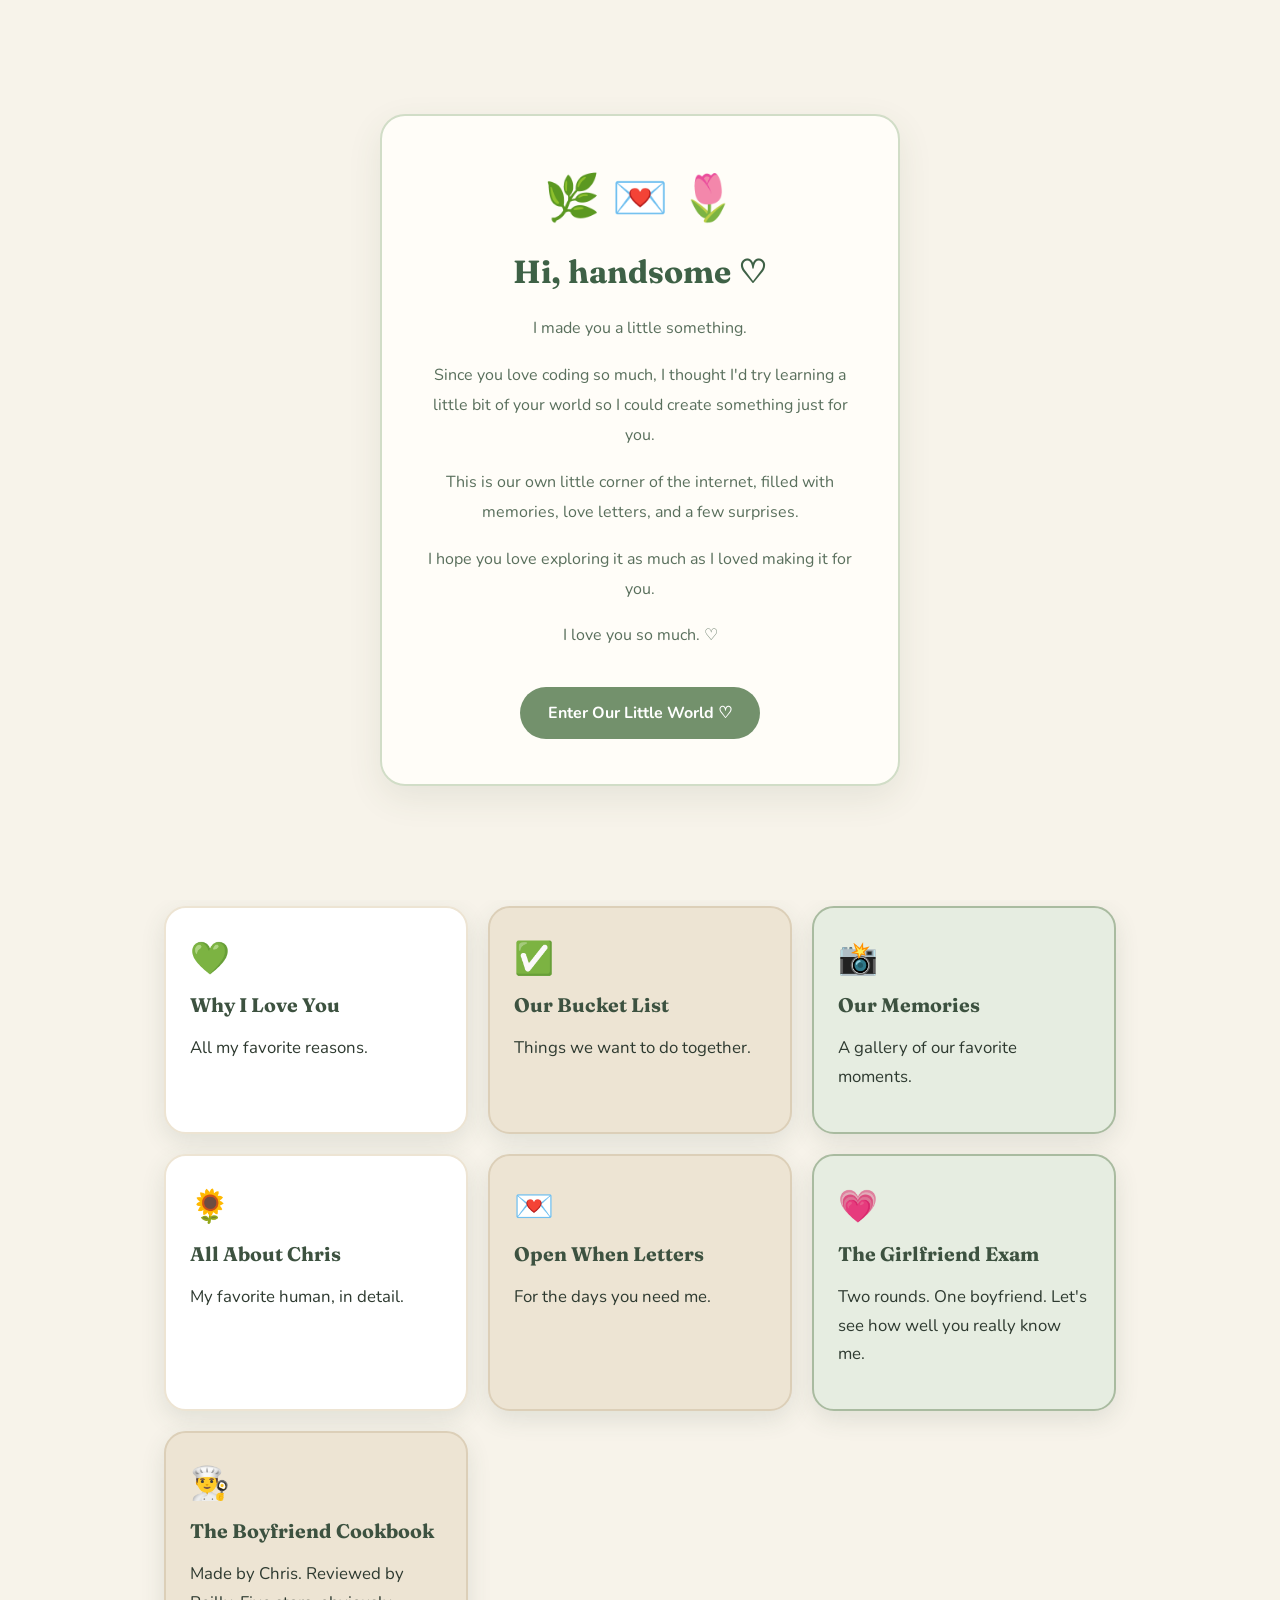
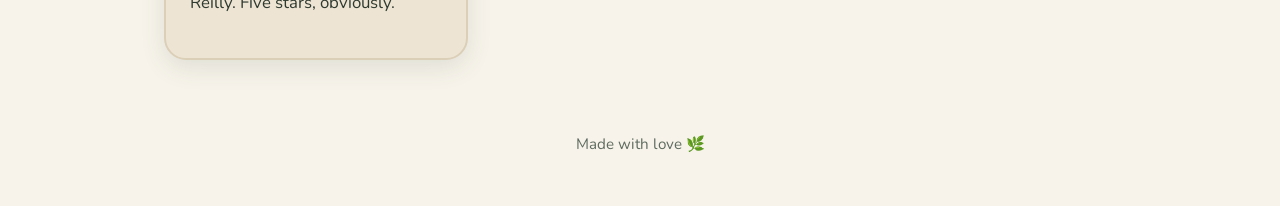
==== index.html @ 145a951a "Update index.html" ====
<!DOCTYPE html>
<html lang="en">
<head>
  <meta charset="UTF-8">
  <meta name="viewport" content="width=device-width, initial-scale=1">
  <title>Our Story</title>
  <link rel="preconnect" href="https://fonts.googleapis.com">
  <link href="https://fonts.googleapis.com/css2?family=Fraunces:wght@500;700&family=Nunito:wght@400;700;800&display=swap" rel="stylesheet">
  <link rel="stylesheet" href="style.css">
</head>
<body>

  <nav class="nav">
    <ul>
      <li><a class="active" href="index.html">Home</a></li>
      <li><a href="why-i-love-you.html">Why I Love You</a></li>
      <li><a href="bucket-list.html">Bucket List</a></li>
      <li><a href="memories.html">Memories</a></li>
      <li><a href="about-chris.html">All About Chris</a></li>
      <li><a href="open-when.html">Open When</a></li>
      <li><a href="quiz.html">💗 The Girlfriend Exam</a></li>
      <li><a href="recipes.html">👨‍🍳 The Boyfriend Cookbook</a></li> 
    </ul>
  </nav>

  <header class="hero">
    <span class="plant left">🪴</span>
    <span class="plant right">🌿</span>
    <span class="eyebrow">Our scrapbook</span>
    <h1>Welcome to our story</h1>
    <p>A place where our story grows, one little moment at a time.</p>
  </header>

  <main class="container">

    <section class="card sage">
      <span class="icon">🌱</span>
      <h2>Our anniversary</h2>
      <!-- EDIT: put your real anniversary date here -->
        <p>We started our story on <strong>July 29th, 2026</strong>.</p>    </section>
    <div class="divider">🌿 🌿 🌿</div>

    <section>
      <h2>Why I made this</h2>
      <!-- EDIT: write your own message here -->
      <p>
        Ever since I met you, I knew you'd be someone important to me. This website is our digital scrapbook of our shared lives together. You are so special and I wanted to give you something that'd last a lifetime. I love you.      </p>
    </section>

    <div class="divider">🌿 🌿 🌿</div>

    <section>
      <h2>Where to wander</h2>
      <div class="grid">
        <a class="card card-link" href="why-i-love-you.html">
          <span class="icon">💚</span>
          <h3>Why I Love You</h3>
          <p>All my favorite reasons.</p>
        </a>
        <a class="card card-link beige" href="bucket-list.html">
          <span class="icon">✅</span>
          <h3>Our Bucket List</h3>
          <p>Things we want to do together.</p>
        </a>
        <a class="card card-link sage" href="memories.html">
          <span class="icon">📸</span>
          <h3>Our Memories</h3>
          <p>A gallery of our favorite moments.</p>
        </a>
        <a class="card card-link" href="about-chris.html">
          <span class="icon">🌻</span>
          <h3>All About Chris</h3>
          <p>My favorite human, in detail.</p>
        </a>
        <a class="card card-link beige" href="open-when.html">
          <span class="icon">💌</span>
          <h3>Open When Letters</h3>
          <p>For the days you need me.</p>
        </a>        
        <a class="card card-link sage" href="quiz.html">
          <span class="icon">💗</span>
          <h3>The Girlfriend Exam</h3>
          <p>Two rounds. One boyfriend. Let's see how well you really know me.</p>
        </a>
        <a class="card card-link beige" href="recipes.html">
          <span class="icon">👨‍🍳</span>
          <h3>The Boyfriend Cookbook</h3>
          <p>Made by Chris. Reviewed by Reilly. Five stars, obviously.</p>
        </a>
      </div>
    </section>

  </main>

  <footer class="footer">Made with love 🌿</footer>

<!-- Secret clickable heart for Chris -->
<a href="secret.html"
   class="hidden-heart"
   title="Psst... click me 💌"
   aria-label="Discover a secret message">
  ♥
</a>

<style>
  .hidden-heart {
    position: fixed;
    bottom: 20px;
    right: 20px;
    font-size: 24px;
    color: #e8a0b8;
    text-decoration: none;
    opacity: 0.55;
    transition: all 0.3s ease;
    z-index: 1000;
  }

  .hidden-heart:hover,
  .hidden-heart:focus-visible {
    opacity: 1;
    color: #d94f85;
    transform: scale(1.5);
    cursor: pointer;
  }
</style>

<!-- WELCOME SCREEN FOR CHRIS -->

<style>
  #welcome-screen {
    position: fixed;
    inset: 0;
    z-index: 9999;
    background: #f7f3ea;
    display: flex;
    align-items: center;
    justify-content: center;
    padding: 24px;
    transition: opacity 0.7s ease,
                visibility 0.7s ease;
  }

  #welcome-screen.closed {
    opacity: 0;
    visibility: hidden;
    pointer-events: none;
  }

  .welcome-card {
    background: #fffdf8;
    border: 2px solid #d1ddc7;
    border-radius: 25px;
    box-shadow: 0 12px 35px #40583a18;
    padding: 45px 35px;
    width: min(100%, 520px);
    text-align: center;
    animation: welcomeAppear 0.8s ease both;
  }

  .welcome-flower {
    font-size: 45px;
    margin-bottom: 15px;
  }

  .welcome-card h1 {
    font-family: 'Fraunces', Georgia, serif;
    font-size: 32px;
    color: #3e6146;
    margin: 10px 0 22px;
  }

  .welcome-card p {
    font-family: 'Nunito', sans-serif;
    color: #596f5c;
    font-size: 16px;
    line-height: 1.9;
  }

  .welcome-button {
    background: #73916c;
    color: white;
    font-family: 'Nunito', sans-serif;
    font-size: 16px;
    font-weight: bold;
    padding: 15px 28px;
    margin-top: 20px;
    border: none;
    border-radius: 30px;
    cursor: pointer;
    transition: background 0.2s ease,
                transform 0.2s ease;
  }

  .welcome-button:hover {
    background: #587952;
    transform: translateY(-3px);
  }

  @keyframes welcomeAppear {
    from {
      opacity: 0;
      transform: translateY(20px);
    }
    to {
      opacity: 1;
      transform: translateY(0);
    }
  }

  @media (prefers-reduced-motion: reduce) {
    #welcome-screen,
    .welcome-card,
    .welcome-button {
      animation: none;
      transition: none;
    }
  }
</style>

<div id="welcome-screen" role="dialog"
     aria-modal="true"
     aria-labelledby="welcome-title">

  <div class="welcome-card">

    <div class="welcome-flower">🌿 💌 🌷</div>

    <h1 id="welcome-title">Hi, handsome ♡</h1>

    <p>
      I made you a little something.
    </p>

    <p>
      Since you love coding so much,
      I thought I'd try learning a little
      bit of your world so I could create
      something just for you.
    </p>

    <p>
      This is our own little corner of
      the internet, filled with memories,
      love letters, and a few surprises.
    </p>

    <p>
      I hope you love exploring it as much
      as I loved making it for you.
    </p>

    <p>
      I love you so much. ♡
    </p>

    <button class="welcome-button"
            id="enter-world-button">
      Enter Our Little World ♡
    </button>

  </div>
</div>

<script>
  const welcomeScreen =
    document.getElementById("welcome-screen");

  const enterButton =
    document.getElementById("enter-world-button");

  enterButton.addEventListener("click", () => {
    welcomeScreen.classList.add("closed");

    // Remove overlay after fade-out
    setTimeout(() => {
      welcomeScreen.remove();
    }, 750);
  });
</script>

<!-- END WELCOME SCREEN -->

</body>
</html>
---- style.css ----
/* ---------- Colors: change these to restyle the whole site ---------- */
:root {
  --cream: #F7F3EA;
  --beige: #EDE4D3;
  --sand: #DCCFB8;
  --sage: #A9BBA0;
  --leaf: #6B8761;
  --forest: #3D5240;
  --ink: #2E3A30;
  --soft: #5E6B5F;
  --radius: 22px;
  --shadow: 0 8px 24px rgba(61, 82, 64, 0.12);
}

* { box-sizing: border-box; }

body {
  margin: 0;
  font-family: 'Nunito', system-ui, sans-serif;
  color: var(--ink);
  background: var(--cream);
  line-height: 1.7;
  font-size: 1.05rem;
}

h1, h2, h3 {
  font-family: 'Fraunces', Georgia, serif;
  color: var(--forest);
  line-height: 1.2;
  margin: 0 0 0.75rem;
}

a { color: var(--leaf); }

/* ---------- Navigation ---------- */
.nav {
  position: sticky;
  top: 0;
  z-index: 10;
  background: rgba(247, 243, 234, 0.92);
  backdrop-filter: blur(8px);
  border-bottom: 2px dashed var(--sand);
  padding: 0.75rem 1rem;
}
.nav ul {
  list-style: none;
  margin: 0 auto;
  padding: 0;
  max-width: 62rem;
  display: flex;
  flex-wrap: wrap;
  justify-content: center;
  gap: 0.4rem;
}
.nav a {
  display: block;
  padding: 0.4rem 0.9rem;
  border-radius: 999px;
  color: var(--forest);
  text-decoration: none;
  font-weight: 700;
  font-size: 0.95rem;
  transition: background 0.15s ease;
}
.nav a:hover { background: var(--beige); }
.nav a.active { background: var(--leaf); color: #fff; }

/* ---------- Hero ---------- */
.hero {
  text-align: center;
  padding: 4rem 1.25rem 3rem;
  background: linear-gradient(180deg, var(--beige), var(--cream));
  position: relative;
  overflow: hidden;
}
.hero h1 { font-size: clamp(2.2rem, 6vw, 3.6rem); }
.hero p { max-width: 36rem; margin: 0 auto; color: var(--soft); }
.hero .plant {
  position: absolute;
  font-size: 3.5rem;
  opacity: 0.55;
}
.hero .plant.left { left: 4%; bottom: 0.5rem; transform: rotate(-12deg); }
.hero .plant.right { right: 4%; bottom: 0.5rem; transform: rotate(10deg); }
.eyebrow {
  display: inline-block;
  font-weight: 800;
  font-size: 0.8rem;
  letter-spacing: 0.12em;
  text-transform: uppercase;
  color: var(--leaf);
  margin-bottom: 0.5rem;
}

/* ---------- Layout ---------- */
.container { max-width: 62rem; margin: 0 auto; padding: 2.5rem 1.25rem; }

.grid {
  display: grid;
  gap: 1.25rem;
  grid-template-columns: repeat(auto-fit, minmax(16rem, 1fr));
}

.card {
  background: #fff;
  border-radius: var(--radius);
  padding: 1.5rem;
  box-shadow: var(--shadow);
  border: 2px solid var(--beige);
}
.card.sage { background: #E6EDE1; border-color: var(--sage); }
.card.beige { background: var(--beige); border-color: var(--sand); }
.card .icon { font-size: 2rem; display: block; margin-bottom: 0.5rem; }

.card-link {
  display: block;
  text-decoration: none;
  color: inherit;
  transition: transform 0.15s ease;
}
.card-link:hover { transform: translateY(-4px) rotate(-0.5deg); }

.divider {
  text-align: center;
  font-size: 1.5rem;
  letter-spacing: 0.5rem;
  margin: 1rem 0;
  opacity: 0.7;
}

.footer {
  text-align: center;
  padding: 2rem 1rem 3rem;
  color: var(--soft);
  font-size: 0.95rem;
}

/* ---------- Reasons list ---------- */
.reasons { list-style: none; margin: 0; padding: 0; display: grid; gap: 0.9rem; counter-reset: reason; }
.reasons li {
  counter-increment: reason;
  background: #fff;
  border-radius: var(--radius);
  padding: 1rem 1.25rem 1rem 4rem;
  position: relative;
  box-shadow: var(--shadow);
  border: 2px solid var(--beige);
}
.reasons li::before {
  content: counter(reason);
  position: absolute;
  left: 1rem;
  top: 50%;
  transform: translateY(-50%);
  width: 2.2rem;
  height: 2.2rem;
  border-radius: 50%;
  background: var(--sage);
  color: var(--forest);
  font-weight: 800;
  display: grid;
  place-items: center;
}

/* ---------- Bucket list ---------- */
.progress {
  background: var(--beige);
  border-radius: 999px;
  height: 1rem;
  overflow: hidden;
  margin: 1rem 0 0.5rem;
}
.progress-bar {
  height: 100%;
  width: 0%;
  background: linear-gradient(90deg, var(--sage), var(--leaf));
  transition: width 0.3s ease;
}
.progress-text { text-align: center; color: var(--soft); font-weight: 700; margin: 0 0 1.5rem; }

.checklist { list-style: none; margin: 0; padding: 0; display: grid; gap: 0.7rem; }
.checklist label {
  display: flex;
  align-items: center;
  gap: 0.9rem;
  background: #fff;
  border: 2px solid var(--beige);
  border-radius: var(--radius);
  padding: 0.9rem 1.2rem;
  cursor: pointer;
  box-shadow: var(--shadow);
  transition: background 0.15s ease;
}
.checklist label:hover { background: #F1F5EE; }
.checklist input[type='checkbox'] {
  width: 1.4rem;
  height: 1.4rem;
  accent-color: var(--leaf);
  flex-shrink: 0;
}
.checklist input:checked + span { text-decoration: line-through; color: var(--soft); }

/* ---------- Photo gallery ---------- */
.gallery {
  display: grid;
  gap: 1.25rem;
  grid-template-columns: repeat(auto-fill, minmax(15rem, 1fr));
}
.photo {
  margin: 0;
  background: #fff;
  padding: 0.75rem 0.75rem 1rem;
  border-radius: 14px;
  box-shadow: var(--shadow);
  transform: rotate(-1.5deg);
}
.photo:nth-child(even) { transform: rotate(1.5deg); }
.photo img, .photo .placeholder {
  width: 100%;
  aspect-ratio: 4 / 3;
  object-fit: cover;
  border-radius: 8px;
  display: block;
}
.photo .placeholder {
  background: var(--beige);
  display: grid;
  place-items: center;
  font-size: 3rem;
}
.photo figcaption { text-align: center; margin-top: 0.6rem; color: var(--soft); font-size: 0.95rem; }

/* ---------- Open when letters ---------- */
.letters { display: grid; gap: 1rem; }
.letter {
  background: #fff;
  border: 2px solid var(--beige);
  border-radius: var(--radius);
  box-shadow: var(--shadow);
  overflow: hidden;
}
.letter summary {
  cursor: pointer;
  list-style: none;
  padding: 1.1rem 1.4rem;
  font-family: 'Fraunces', Georgia, serif;
  font-weight: 600;
  font-size: 1.2rem;
  color: var(--forest);
  background: #E6EDE1;
}
.letter summary::-webkit-details-marker { display: none; }
.letter summary::before { content: '💌  '; }
.letter[open] summary { background: var(--sage); }
.letter .body { padding: 1.25rem 1.5rem 1.5rem; }

@media (max-width: 40rem) {
  .hero .plant { font-size: 2.2rem; }
}
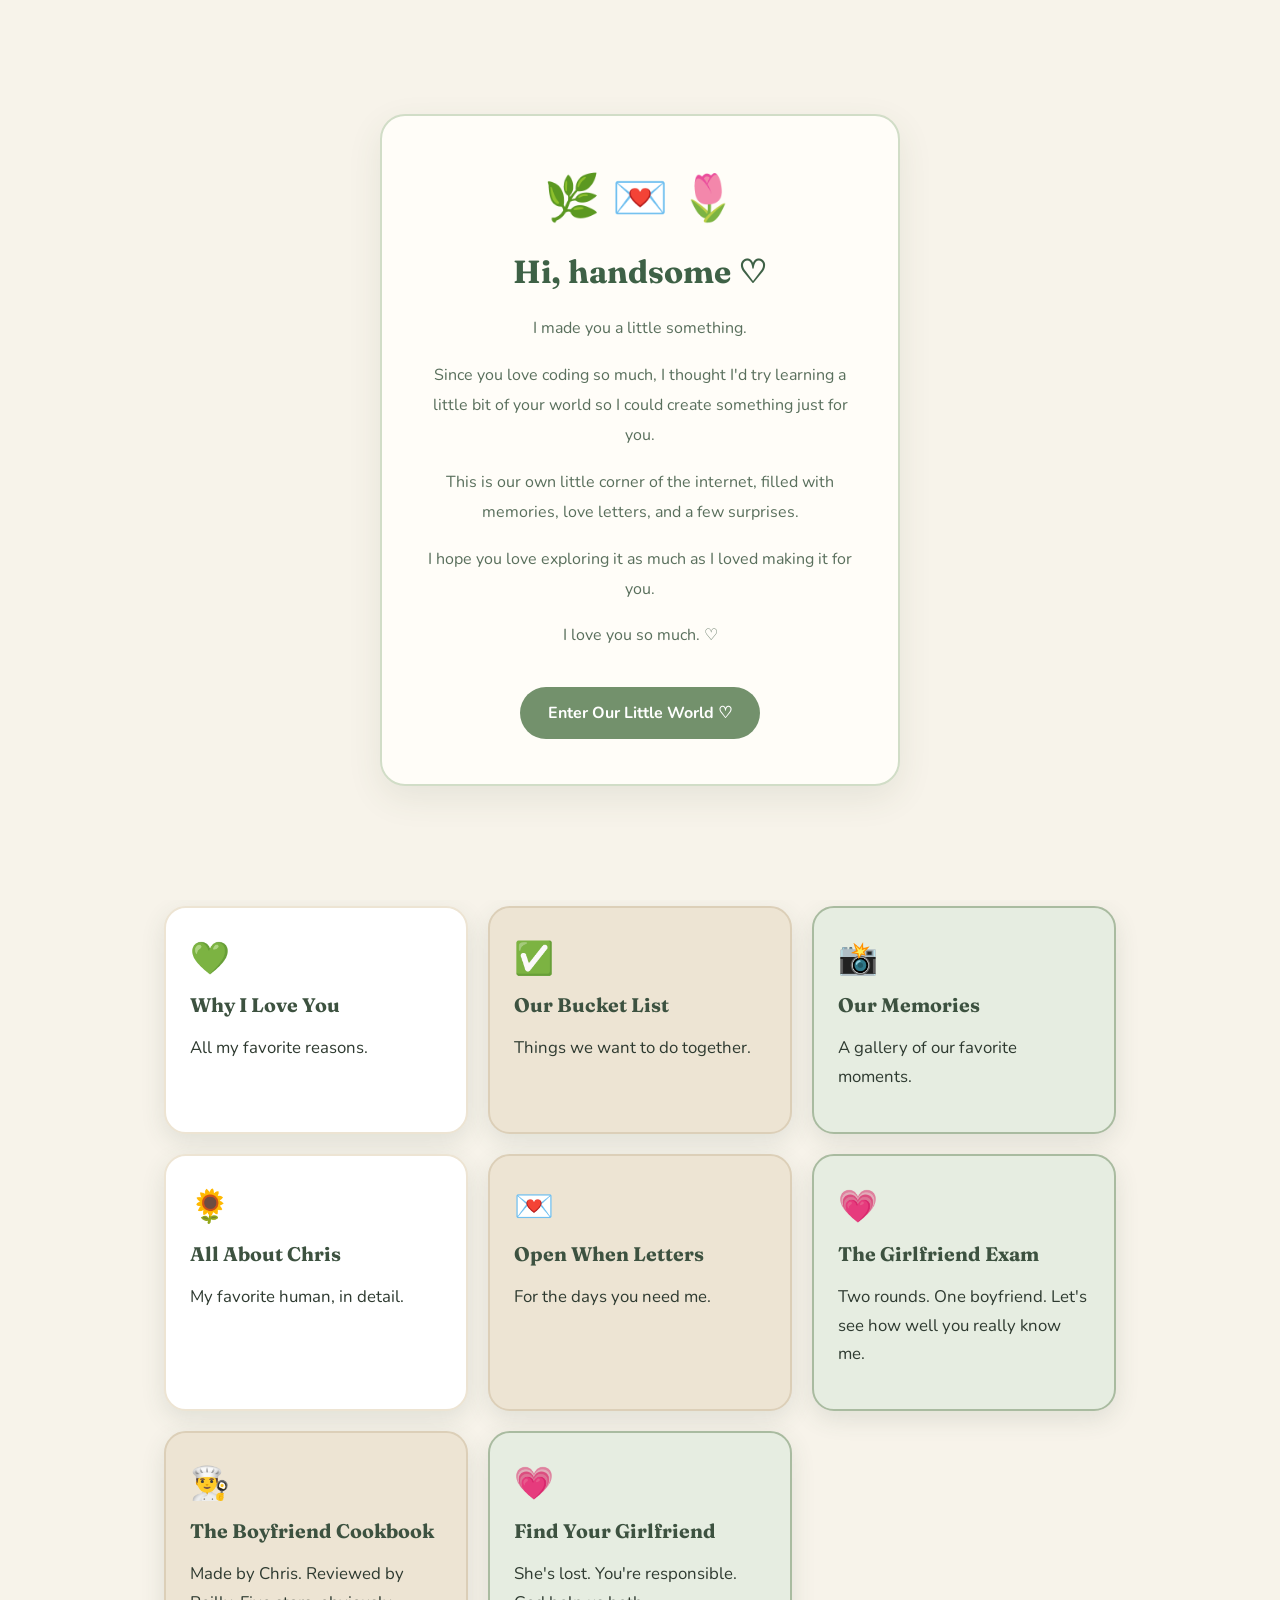
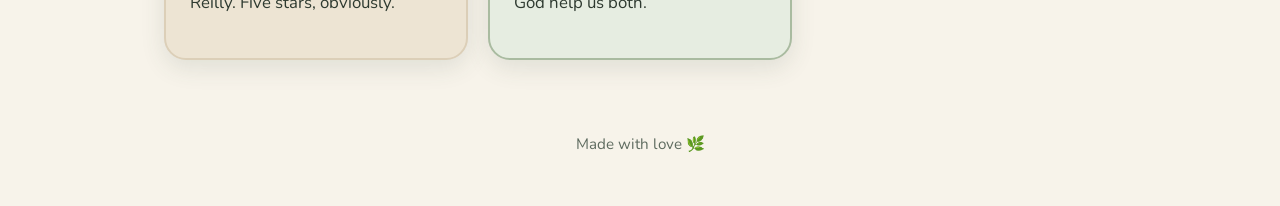
==== commit 156b42e1: "Update index.html" ====
--- a/index.html
+++ b/index.html
@@ -20,6 +20,7 @@
       <li><a href="open-when.html">Open When</a></li>
       <li><a href="quiz.html">💗 The Girlfriend Exam</a></li>
       <li><a href="recipes.html">👨‍🍳 The Boyfriend Cookbook</a></li> 
+      <li><a href="maze.html">💗 Find Reilly</a></li>
     </ul>
   </nav>
 
@@ -86,6 +87,11 @@
           <span class="icon">👨‍🍳</span>
           <h3>The Boyfriend Cookbook</h3>
           <p>Made by Chris. Reviewed by Reilly. Five stars, obviously.</p>
+        </a>  
+        <a class="card card-link sage" href="maze.html">
+          <span class="icon">💗</span>
+          <h3>Find Your Girlfriend</h3>
+          <p>She's lost. You're responsible. God help us both.</p>
         </a>
       </div>
     </section>
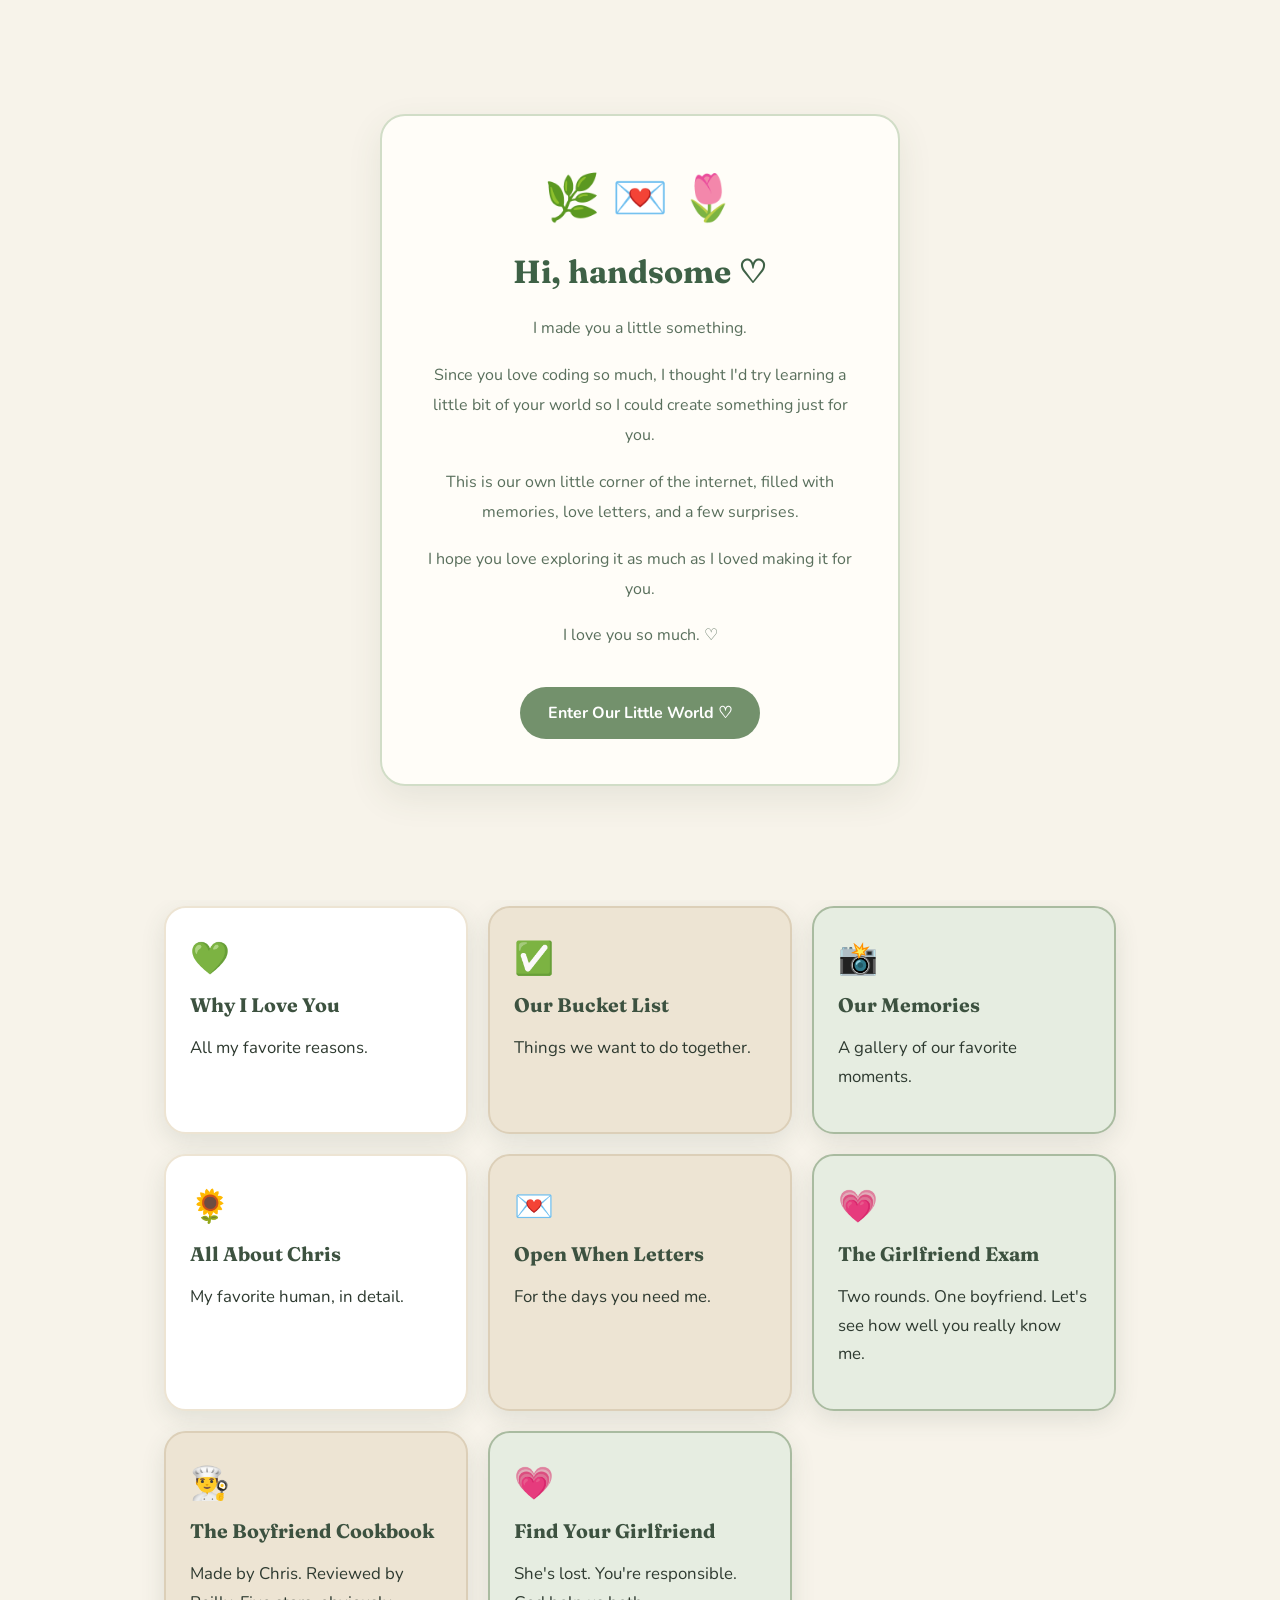
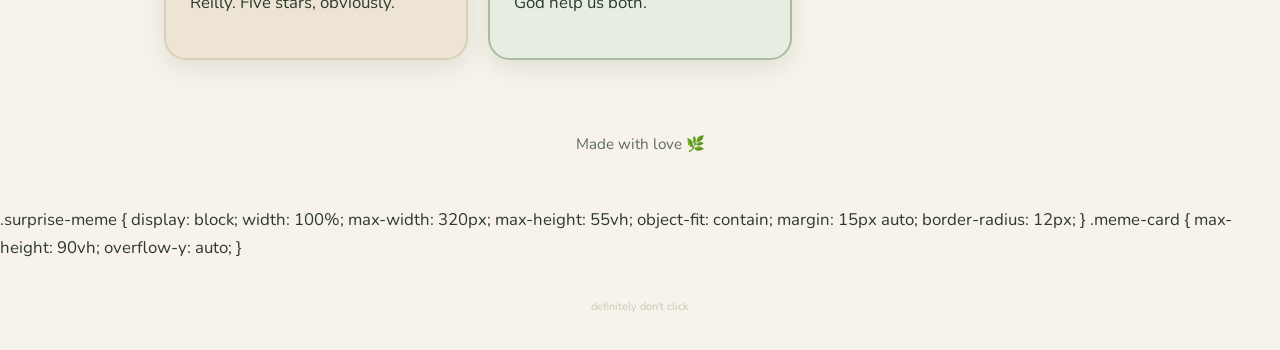
==== commit c5c8f977: "Update index.html" ====
--- a/index.html
+++ b/index.html
@@ -286,5 +286,226 @@
 
 <!-- END WELCOME SCREEN -->
 
+<!-- SECRET MEME BUTTON -->
+
+.surprise-meme {
+  display: block;
+  width: 100%;
+  max-width: 320px;
+  max-height: 55vh;
+  object-fit: contain;
+  margin: 15px auto;
+  border-radius: 12px;
+}
+
+.meme-card {
+  max-height: 90vh;
+  overflow-y: auto;
+}
+<style>
+#meme-trigger {
+  display: block;
+  margin: 35px auto;
+  background: transparent;
+  border: 0;
+  color: #a1ad97;
+  font-family: 'Nunito', sans-serif;
+  font-size: 11px;
+  cursor: pointer;
+  opacity: 0.6;
+}
+
+#meme-trigger:hover {
+  opacity: 1;
+  color: #446548;
+}
+
+#meme-popup {
+  display: none;
+  position: fixed;
+  inset: 0;
+  z-index: 20000;
+  background: #202820b8;
+  padding: 20px;
+  align-items: center;
+  justify-content: center;
+}
+
+#meme-popup.visible {
+  display: flex;
+}
+
+.meme-card {
+  background: #fffdf8;
+  border: 3px solid #a9c5a0;
+  border-radius: 22px;
+  padding: 30px 24px;
+  width: min(100%, 430px);
+  text-align: center;
+  box-shadow: 0 12px 35px #0003;
+  animation: memeAppear 0.25s ease;
+}
+
+.meme-card h2 {
+  color: #3e6146;
+  font-family: 'Fraunces', Georgia, serif;
+}
+
+#meme-emoji {
+  font-size: 80px;
+  margin: 15px;
+}
+
+#meme-message {
+  font-family: 'Nunito', sans-serif;
+  color: #556b56;
+  line-height: 1.7;
+}
+
+.meme-close {
+  margin-top: 18px;
+  background: #77946d;
+  color: white;
+  border: none;
+  border-radius: 25px;
+  padding: 12px 25px;
+  cursor: pointer;
+}
+
+@keyframes memeAppear {
+  from {
+    opacity: 0;
+    transform: scale(0.8);
+  }
+  to {
+    opacity: 1;
+    transform: scale(1);
+  }
+}
+
+@media (prefers-reduced-motion: reduce) {
+  .meme-card { animation: none; }
+}
+</style>
+
+<button id="meme-trigger" type="button">
+  definitely don't click
+</button>
+
+
+<div id="meme-popup" role="dialog"
+     aria-modal="true"
+     aria-labelledby="meme-title">
+
+  <div class="meme-card">
+
+    <h2 id="meme-title">CHRISTOPHER. 💀</h2>
+
+    <img
+      src="chrisimages/funny-cat.jpeg"
+      alt="A very glamorous cat-filter meme"
+      class="surprise-meme"
+    >
+
+    <p id="meme-message">
+      You really clicked that button.
+      Incredible decision-making skills.
+    </p>
+
+    <button class="meme-close" id="meme-close">
+      I wish I could unsee this.
+    </button>
+
+  </div>
+</div>
+
+
+<script>
+const memeList = [
+  {
+    emoji: "🐈",
+    title: "YOU FOOL.",
+    message: "You fell for it. The cats are disappointed in you."
+  },
+  {
+    emoji: "💀",
+    title: "CHRISTOPHER.",
+    message: "You're a software engineer and you clicked a suspicious button? Interesting."
+  },
+  {
+    emoji: "🧍",
+    title: "BRO.",
+    message: "You really thought something romantic was gonna happen, huh?"
+  },
+  {
+    emoji: "🍟",
+    title: "URGENT ALERT.",
+    message: "Your girlfriend requires Taco Bell nacho fries. This is not a drill."
+  },
+  {
+    emoji: "🤡",
+    title: "CONGRATULATIONS!",
+    message: "You've been promoted to Head of Questionable Decisions."
+  }
+];
+
+const memeTrigger = document.getElementById("meme-trigger");
+const memePopup = document.getElementById("meme-popup");
+const memeClose = document.getElementById("meme-close");
+let previousFocus;
+
+memeTrigger.addEventListener("click", () => {
+  previousFocus = document.activeElement;
+
+  document.getElementById("meme-title").textContent =
+    "CHRISTOPHER. 💀";
+
+  document.getElementById("meme-message").textContent =
+    "You really clicked that button. Incredible decision-making skills.";
+
+  memePopup.classList.add("visible");
+  memeClose.focus();
+});
+
+  document.getElementById("meme-emoji").textContent =
+    randomMeme.emoji;
+
+  document.getElementById("meme-title").textContent =
+    randomMeme.title;
+
+  document.getElementById("meme-message").textContent =
+    randomMeme.message;
+
+  previousFocus = document.activeElement;
+  memePopup.classList.add("visible");
+  memeClose.focus();
+});
+
+function closeMeme() {
+  memePopup.classList.remove("visible");
+  if (previousFocus) previousFocus.focus();
+}
+
+memeClose.addEventListener("click", closeMeme);
+
+memePopup.addEventListener("click", event => {
+  if (event.target === memePopup) closeMeme();
+});
+
+document.addEventListener("keydown", event => {
+  if (event.key === "Escape" &&
+      memePopup.classList.contains("visible")) {
+    closeMeme();
+  }
+  if (event.key === "Tab" &&
+      memePopup.classList.contains("visible")) {
+    event.preventDefault();
+    memeClose.focus();
+  }
+});
+</script>
+
+<!-- END SECRET MEME BUTTON -->
+
 </body>
 </html>
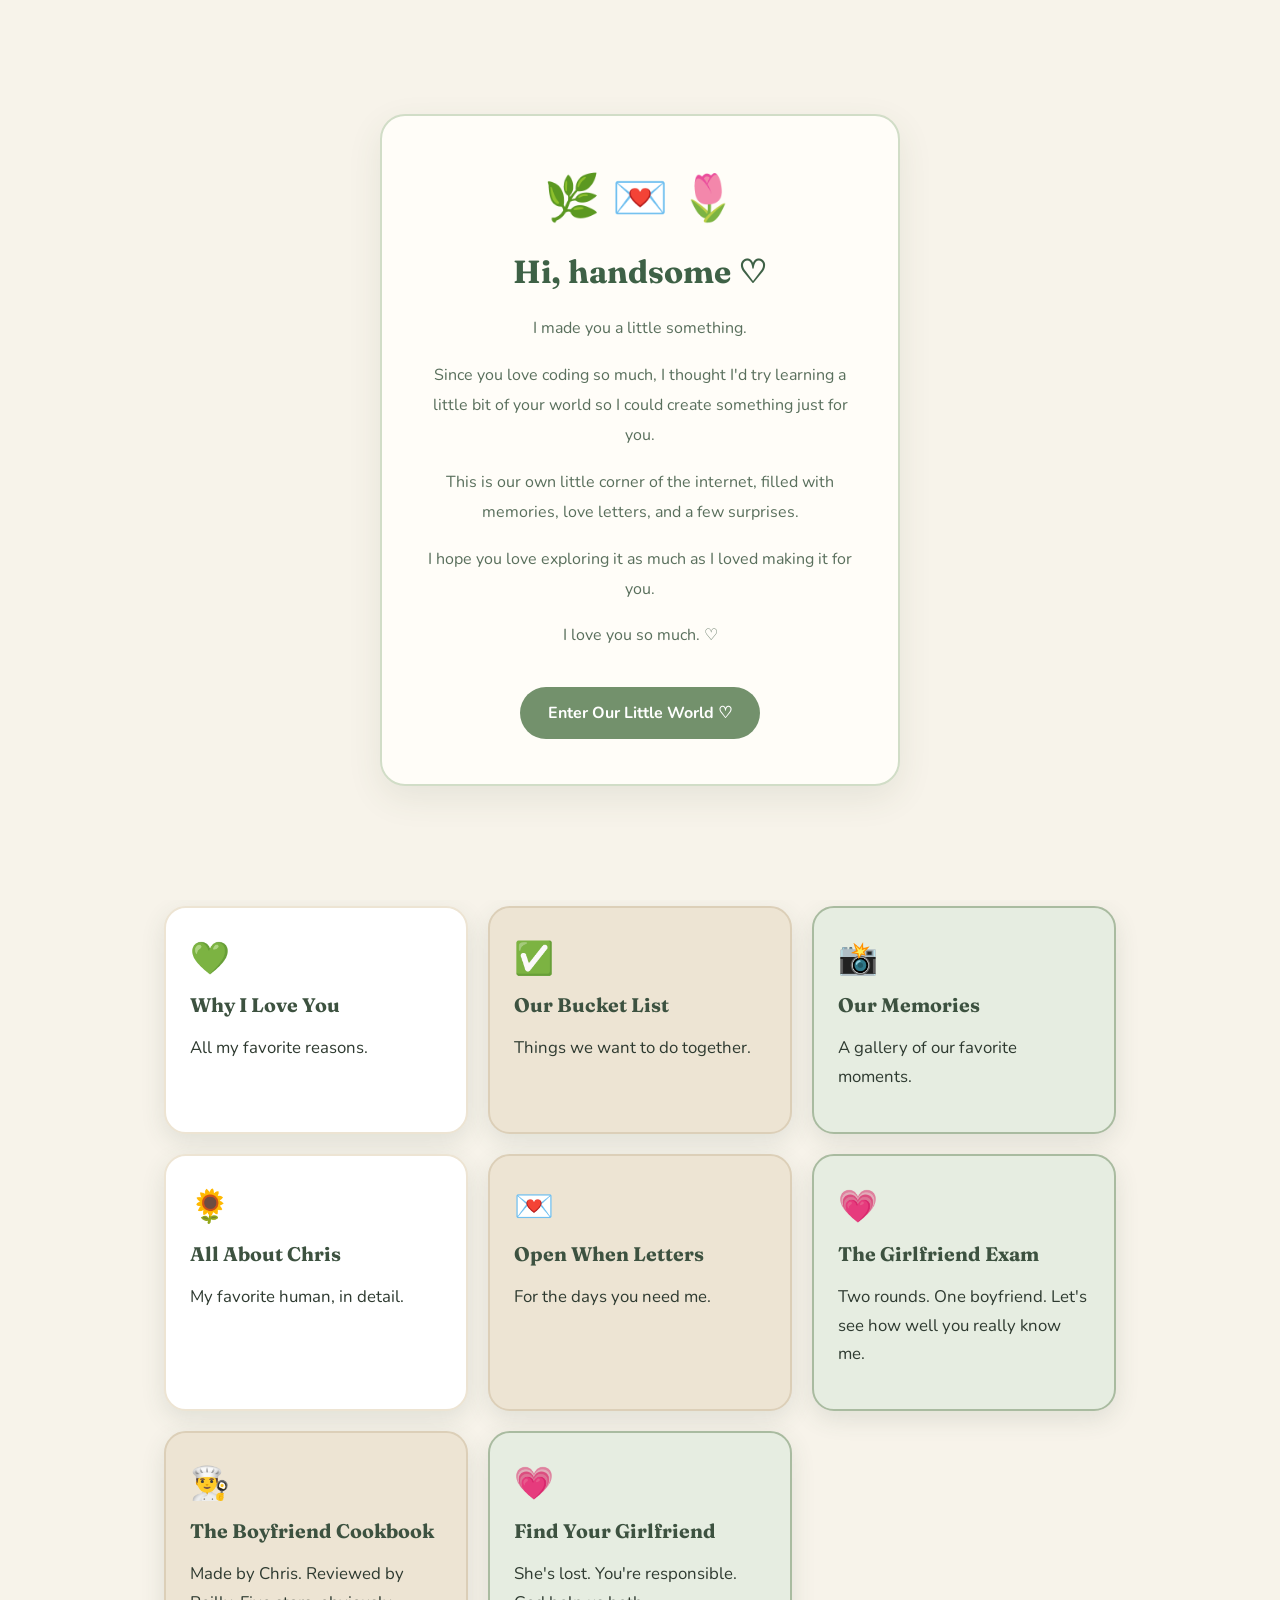
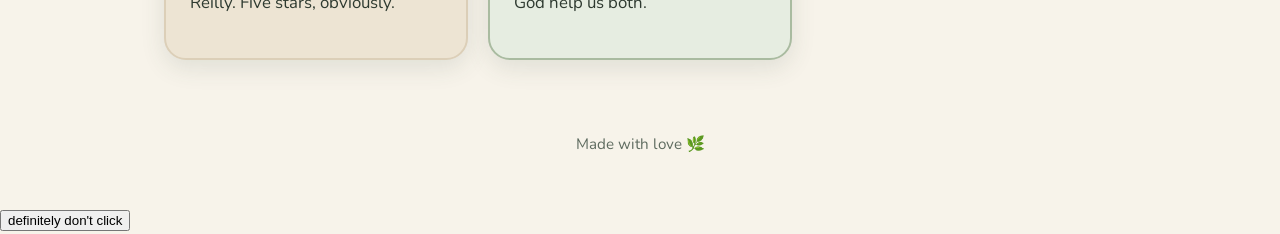
==== commit c7f20286: "Update index.html" ====
--- a/index.html
+++ b/index.html
@@ -288,6 +288,7 @@
 
 <!-- SECRET MEME BUTTON -->
 
+<style>
 .surprise-meme {
   display: block;
   width: 100%;
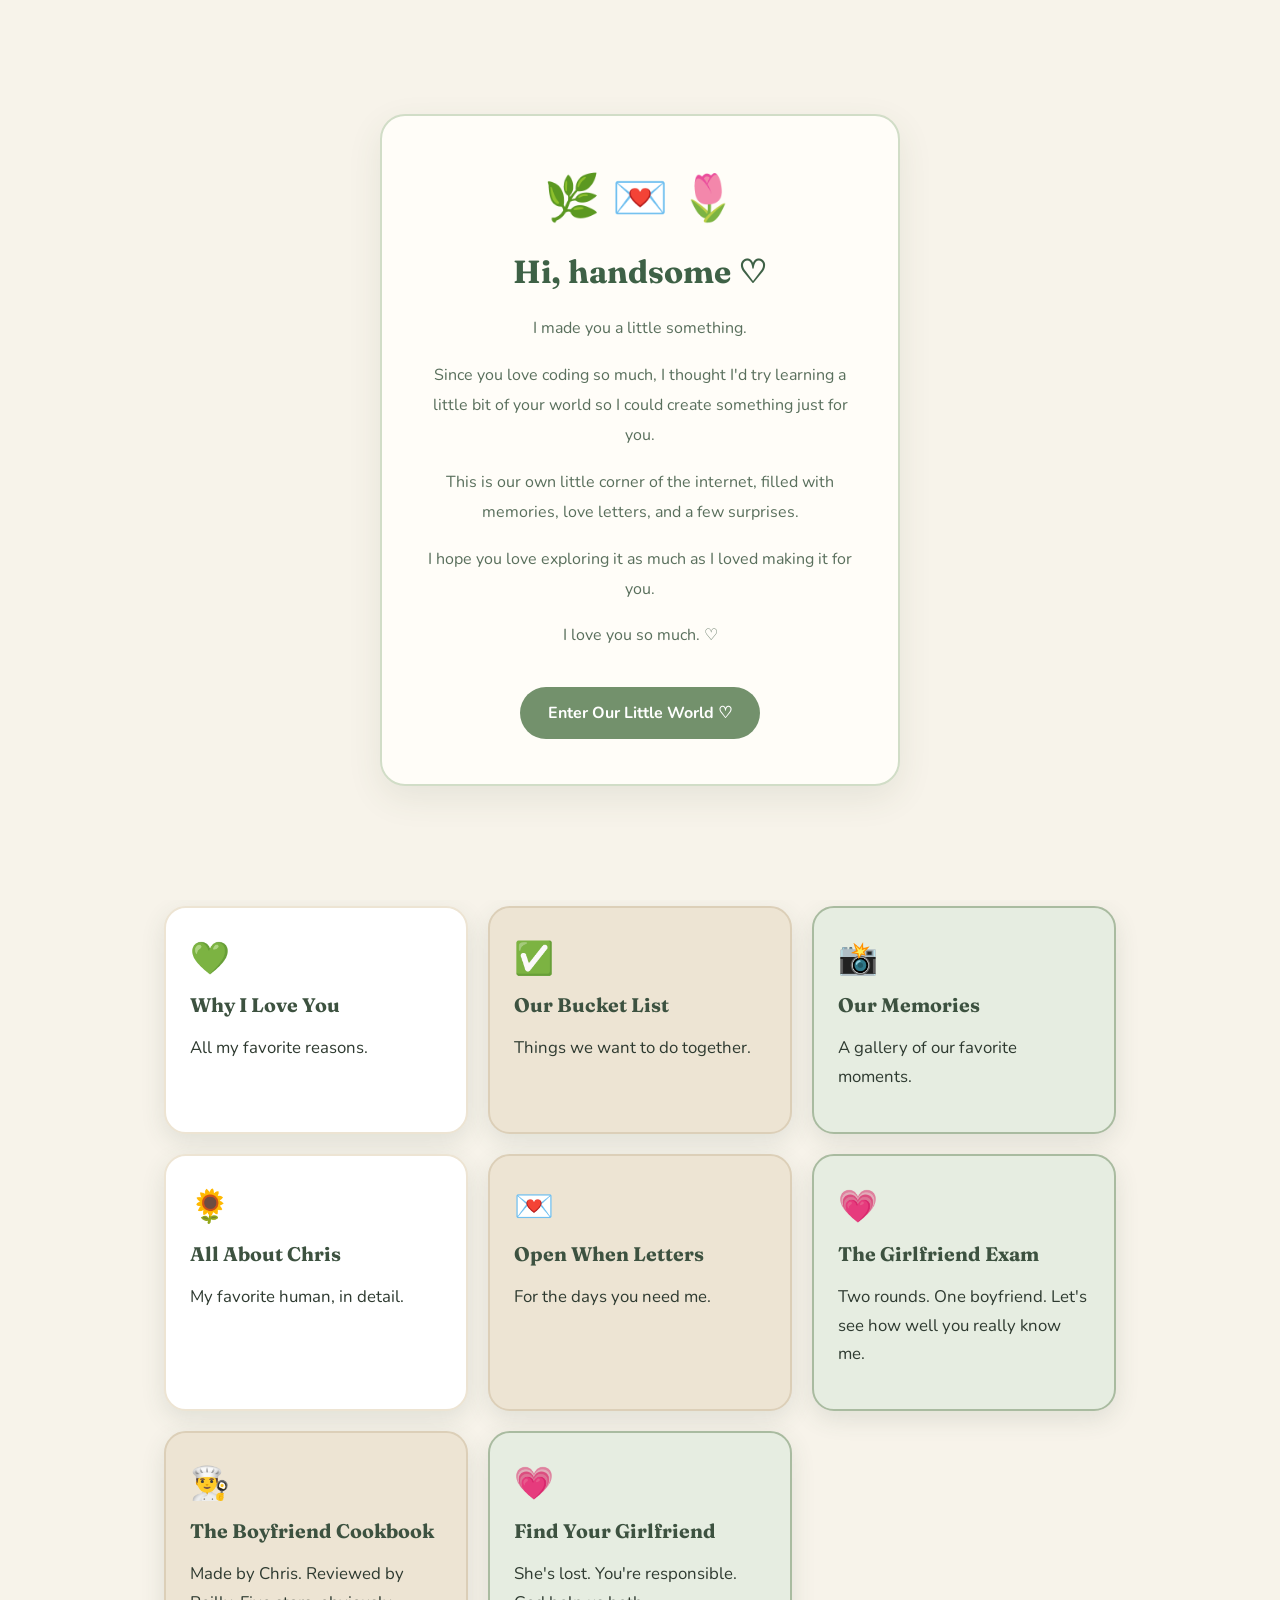
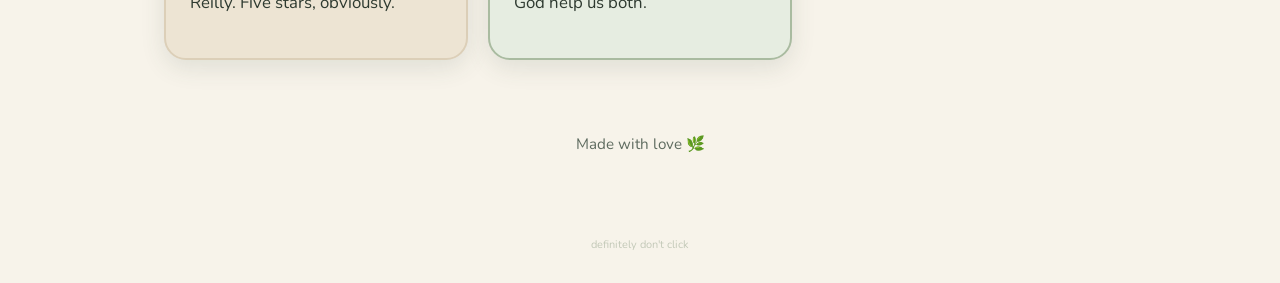
==== commit 16d9a742: "Update index.html" ====
--- a/index.html
+++ b/index.html
@@ -286,224 +286,159 @@
 
 <!-- END WELCOME SCREEN -->
 
+
+
 <!-- SECRET MEME BUTTON -->
 
 <style>
-.surprise-meme {
+#secret-meme-button {
   display: block;
-  width: 100%;
-  max-width: 320px;
-  max-height: 55vh;
-  object-fit: contain;
-  margin: 15px auto;
-  border-radius: 12px;
-}
-
-.meme-card {
-  max-height: 90vh;
-  overflow-y: auto;
-}
-<style>
-#meme-trigger {
-  display: block;
-  margin: 35px auto;
+  margin: 30px auto;
+  border: none;
   background: transparent;
-  border: 0;
   color: #a1ad97;
   font-family: 'Nunito', sans-serif;
   font-size: 11px;
+  opacity: 0.6;
   cursor: pointer;
-  opacity: 0.6;
-}
-
-#meme-trigger:hover {
+}
+
+#secret-meme-button:hover {
   opacity: 1;
-  color: #446548;
-}
-
-#meme-popup {
+  color: #405c43;
+}
+
+#secret-meme-overlay {
   display: none;
   position: fixed;
   inset: 0;
-  z-index: 20000;
-  background: #202820b8;
-  padding: 20px;
+  z-index: 30000;
+  background: rgba(0, 0, 0, 0.85);
   align-items: center;
   justify-content: center;
-}
-
-#meme-popup.visible {
+  padding: 20px;
+}
+
+#secret-meme-overlay.show {
   display: flex;
 }
 
-.meme-card {
+.secret-meme-box {
+  width: min(100%, 440px);
+  max-height: 90vh;
+  overflow-y: auto;
   background: #fffdf8;
-  border: 3px solid #a9c5a0;
-  border-radius: 22px;
-  padding: 30px 24px;
-  width: min(100%, 430px);
+  padding: 20px;
+  border-radius: 20px;
   text-align: center;
-  box-shadow: 0 12px 35px #0003;
-  animation: memeAppear 0.25s ease;
-}
-
-.meme-card h2 {
-  color: #3e6146;
+  box-shadow: 0 15px 50px #0005;
+}
+
+.secret-meme-box h2 {
+  color: #c84d7b;
   font-family: 'Fraunces', Georgia, serif;
 }
 
-#meme-emoji {
-  font-size: 80px;
-  margin: 15px;
-}
-
-#meme-message {
+.secret-meme-box img {
+  display: block;
+  width: 100%;
+  max-width: 350px;
+  max-height: 60vh;
+  object-fit: contain;
+  margin: 15px auto;
+  border-radius: 10px;
+}
+
+.secret-meme-box p {
+  color: #526650;
   font-family: 'Nunito', sans-serif;
-  color: #556b56;
-  line-height: 1.7;
-}
-
-.meme-close {
-  margin-top: 18px;
+}
+
+.secret-meme-close {
   background: #77946d;
   color: white;
   border: none;
+  padding: 12px 22px;
   border-radius: 25px;
-  padding: 12px 25px;
   cursor: pointer;
 }
-
-@keyframes memeAppear {
-  from {
-    opacity: 0;
-    transform: scale(0.8);
-  }
-  to {
-    opacity: 1;
-    transform: scale(1);
-  }
-}
-
-@media (prefers-reduced-motion: reduce) {
-  .meme-card { animation: none; }
-}
 </style>
 
-<button id="meme-trigger" type="button">
+<button type="button" id="secret-meme-button">
   definitely don't click
 </button>
 
-
-<div id="meme-popup" role="dialog"
+<div id="secret-meme-overlay"
+     role="dialog"
      aria-modal="true"
-     aria-labelledby="meme-title">
-
-  <div class="meme-card">
-
-    <h2 id="meme-title">CHRISTOPHER. 💀</h2>
+     aria-labelledby="secret-meme-title">
+
+  <div class="secret-meme-box">
+
+    <h2 id="secret-meme-title">
+      CHRISTOPHER. 💀
+    </h2>
 
     <img
       src="chrisimages/funny-cat.jpeg"
-      alt="A very glamorous cat-filter meme"
-      class="surprise-meme"
+      alt="A hilarious cat-filter meme"
     >
 
-    <p id="meme-message">
+    <p>
       You really clicked that button.
       Incredible decision-making skills.
     </p>
 
-    <button class="meme-close" id="meme-close">
+    <button type="button"
+            class="secret-meme-close"
+            id="secret-meme-close">
       I wish I could unsee this.
     </button>
 
   </div>
 </div>
 
-
 <script>
-const memeList = [
-  {
-    emoji: "🐈",
-    title: "YOU FOOL.",
-    message: "You fell for it. The cats are disappointed in you."
-  },
-  {
-    emoji: "💀",
-    title: "CHRISTOPHER.",
-    message: "You're a software engineer and you clicked a suspicious button? Interesting."
-  },
-  {
-    emoji: "🧍",
-    title: "BRO.",
-    message: "You really thought something romantic was gonna happen, huh?"
-  },
-  {
-    emoji: "🍟",
-    title: "URGENT ALERT.",
-    message: "Your girlfriend requires Taco Bell nacho fries. This is not a drill."
-  },
-  {
-    emoji: "🤡",
-    title: "CONGRATULATIONS!",
-    message: "You've been promoted to Head of Questionable Decisions."
-  }
-];
-
-const memeTrigger = document.getElementById("meme-trigger");
-const memePopup = document.getElementById("meme-popup");
-const memeClose = document.getElementById("meme-close");
-let previousFocus;
-
-memeTrigger.addEventListener("click", () => {
-  previousFocus = document.activeElement;
-
-  document.getElementById("meme-title").textContent =
-    "CHRISTOPHER. 💀";
-
-  document.getElementById("meme-message").textContent =
-    "You really clicked that button. Incredible decision-making skills.";
-
-  memePopup.classList.add("visible");
-  memeClose.focus();
-});
-
-  document.getElementById("meme-emoji").textContent =
-    randomMeme.emoji;
-
-  document.getElementById("meme-title").textContent =
-    randomMeme.title;
-
-  document.getElementById("meme-message").textContent =
-    randomMeme.message;
-
-  previousFocus = document.activeElement;
-  memePopup.classList.add("visible");
-  memeClose.focus();
-});
-
-function closeMeme() {
-  memePopup.classList.remove("visible");
-  if (previousFocus) previousFocus.focus();
-}
-
-memeClose.addEventListener("click", closeMeme);
-
-memePopup.addEventListener("click", event => {
-  if (event.target === memePopup) closeMeme();
-});
-
-document.addEventListener("keydown", event => {
-  if (event.key === "Escape" &&
-      memePopup.classList.contains("visible")) {
-    closeMeme();
-  }
-  if (event.key === "Tab" &&
-      memePopup.classList.contains("visible")) {
-    event.preventDefault();
-    memeClose.focus();
-  }
-});
+(function () {
+  const trigger = document.getElementById(
+    "secret-meme-button"
+  );
+
+  const overlay = document.getElementById(
+    "secret-meme-overlay"
+  );
+
+  const closeButton = document.getElementById(
+    "secret-meme-close"
+  );
+
+  if (!trigger || !overlay || !closeButton) return;
+
+  trigger.addEventListener("click", function () {
+    overlay.classList.add("show");
+    closeButton.focus();
+  });
+
+  function closePopup() {
+    overlay.classList.remove("show");
+    trigger.focus();
+  }
+
+  closeButton.addEventListener("click", closePopup);
+
+  overlay.addEventListener("click", function (event) {
+    if (event.target === overlay) {
+      closePopup();
+    }
+  });
+
+  document.addEventListener("keydown", function (event) {
+    if (event.key === "Escape" &&
+        overlay.classList.contains("show")) {
+      closePopup();
+    }
+  });
+})();
 </script>
 
 <!-- END SECRET MEME BUTTON -->
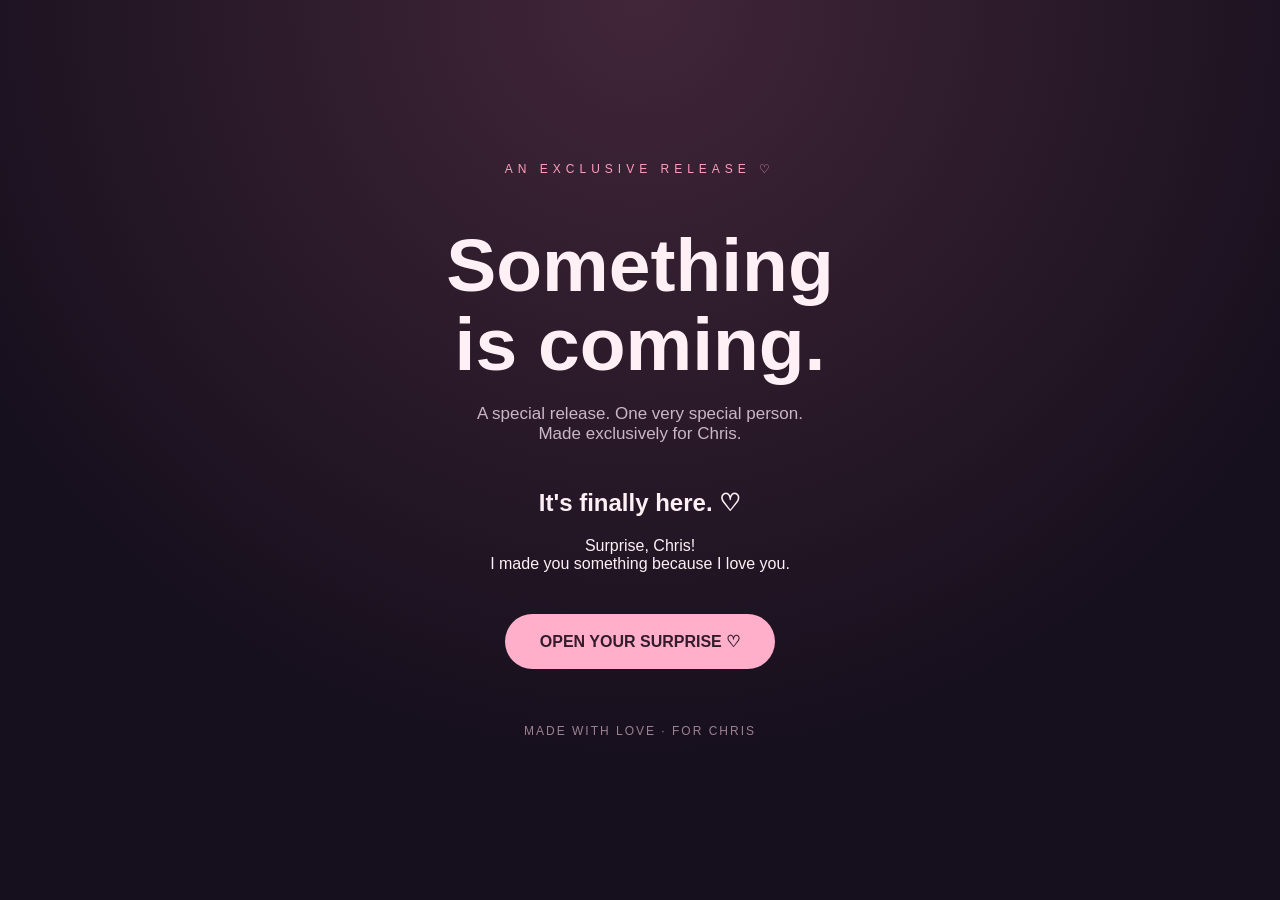
==== commit 250a792f: "Rename countdown.html to index.html" ====
--- a/index.html
+++ b/index.html
@@ -1,447 +1,232 @@
+
 <!DOCTYPE html>
 <html lang="en">
 <head>
   <meta charset="UTF-8">
   <meta name="viewport" content="width=device-width, initial-scale=1">
-  <title>Our Story</title>
-  <link rel="preconnect" href="https://fonts.googleapis.com">
-  <link href="https://fonts.googleapis.com/css2?family=Fraunces:wght@500;700&family=Nunito:wght@400;700;800&display=swap" rel="stylesheet">
-  <link rel="stylesheet" href="style.css">
+  <title>Something Is Coming ♡</title>
+
+  <style>
+    * { box-sizing: border-box; }
+
+    body {
+      margin: 0;
+      min-height: 100vh;
+      background: radial-gradient(circle at top, #412638, #160f1d 70%);
+      color: #fff0f5;
+      font-family: Arial, sans-serif;
+      display: flex;
+      align-items: center;
+      justify-content: center;
+      text-align: center;
+      padding: 24px;
+    }
+
+    .container {
+      width: 100%;
+      max-width: 650px;
+    }
+
+    .eyebrow {
+      color: #ff9dbd;
+      font-size: 12px;
+      letter-spacing: 5px;
+      margin-bottom: 25px;
+    }
+
+    h1 {
+      font-size: clamp(40px, 8vw, 75px);
+      line-height: 1.05;
+      margin-bottom: 20px;
+    }
+
+    .subtitle {
+      color: #cab6c5;
+      font-size: 17px;
+      margin-bottom: 45px;
+    }
+
+    .countdown {
+      display: grid;
+      grid-template-columns: repeat(4, 1fr);
+      gap: 12px;
+      margin-bottom: 35px;
+    }
+
+    .time-box {
+      background: rgba(255, 255, 255, 0.07);
+      border: 1px solid rgba(255, 190, 215, 0.2);
+      border-radius: 12px;
+      padding: 24px 5px;
+    }
+
+    .number {
+      font-size: clamp(24px, 6vw, 48px);
+      font-weight: bold;
+      color: #ffb3cc;
+    }
+
+    .label {
+      font-size: 10px;
+      letter-spacing: 2px;
+      color: #cbb7c3;
+      margin-top: 10px;
+    }
+
+    .message {
+      color: #cdb6c4;
+      font-size: 14px;
+    }
+
+    #reveal {
+      display: none;
+      animation: fadeIn 1.5s ease;
+    }
+
+    .reveal-btn {
+      display: inline-block;
+      background: #ffafca;
+      color: #351c2a;
+      padding: 18px 35px;
+      border-radius: 40px;
+      text-decoration: none;
+      font-weight: bold;
+      font-size: 16px;
+      margin-top: 25px;
+      transition: 0.3s;
+    }
+
+    .reveal-btn:hover {
+      background: white;
+      transform: scale(1.05);
+    }
+
+    @keyframes fadeIn {
+      from { opacity: 0; transform: translateY(20px); }
+      to { opacity: 1; transform: translateY(0); }
+    }
+
+    .footer {
+      margin-top: 55px;
+      font-size: 12px;
+      color: #9c8192;
+      letter-spacing: 2px;
+    }
+  </style>
 </head>
+
 <body>
-
-  <nav class="nav">
-    <ul>
-      <li><a class="active" href="index.html">Home</a></li>
-      <li><a href="why-i-love-you.html">Why I Love You</a></li>
-      <li><a href="bucket-list.html">Bucket List</a></li>
-      <li><a href="memories.html">Memories</a></li>
-      <li><a href="about-chris.html">All About Chris</a></li>
-      <li><a href="open-when.html">Open When</a></li>
-      <li><a href="quiz.html">💗 The Girlfriend Exam</a></li>
-      <li><a href="recipes.html">👨‍🍳 The Boyfriend Cookbook</a></li> 
-      <li><a href="maze.html">💗 Find Reilly</a></li>
-    </ul>
-  </nav>
-
-  <header class="hero">
-    <span class="plant left">🪴</span>
-    <span class="plant right">🌿</span>
-    <span class="eyebrow">Our scrapbook</span>
-    <h1>Welcome to our story</h1>
-    <p>A place where our story grows, one little moment at a time.</p>
-  </header>
-
   <main class="container">
 
-    <section class="card sage">
-      <span class="icon">🌱</span>
-      <h2>Our anniversary</h2>
-      <!-- EDIT: put your real anniversary date here -->
-        <p>We started our story on <strong>July 29th, 2026</strong>.</p>    </section>
-    <div class="divider">🌿 🌿 🌿</div>
-
-    <section>
-      <h2>Why I made this</h2>
-      <!-- EDIT: write your own message here -->
+    <p class="eyebrow">AN EXCLUSIVE RELEASE ♡</p>
+
+    <h1>Something<br>is coming.</h1>
+
+    <p class="subtitle">
+      A special release. One very special person.<br>
+      Made exclusively for Chris.
+    </p>
+
+    <div id="countdown-area">
+      <div class="countdown">
+        <div class="time-box">
+          <div class="number" id="days">00</div>
+          <div class="label">DAYS</div>
+        </div>
+
+        <div class="time-box">
+          <div class="number" id="hours">00</div>
+          <div class="label">HOURS</div>
+        </div>
+
+        <div class="time-box">
+          <div class="number" id="minutes">00</div>
+          <div class="label">MINUTES</div>
+        </div>
+
+        <div class="time-box">
+          <div class="number" id="seconds">00</div>
+          <div class="label">SECONDS</div>
+        </div>
+      </div>
+
+      <p class="message">
+        October 28, 2026 · 9:00 PM CDT<br>
+        The surprise is worth the wait. ♡
+      </p>
+    </div>
+
+    <div id="reveal" aria-live="polite">
+      <h2>It's finally here. ♡</h2>
+
       <p>
-        Ever since I met you, I knew you'd be someone important to me. This website is our digital scrapbook of our shared lives together. You are so special and I wanted to give you something that'd last a lifetime. I love you.      </p>
-    </section>
-
-    <div class="divider">🌿 🌿 🌿</div>
-
-    <section>
-      <h2>Where to wander</h2>
-      <div class="grid">
-        <a class="card card-link" href="why-i-love-you.html">
-          <span class="icon">💚</span>
-          <h3>Why I Love You</h3>
-          <p>All my favorite reasons.</p>
-        </a>
-        <a class="card card-link beige" href="bucket-list.html">
-          <span class="icon">✅</span>
-          <h3>Our Bucket List</h3>
-          <p>Things we want to do together.</p>
-        </a>
-        <a class="card card-link sage" href="memories.html">
-          <span class="icon">📸</span>
-          <h3>Our Memories</h3>
-          <p>A gallery of our favorite moments.</p>
-        </a>
-        <a class="card card-link" href="about-chris.html">
-          <span class="icon">🌻</span>
-          <h3>All About Chris</h3>
-          <p>My favorite human, in detail.</p>
-        </a>
-        <a class="card card-link beige" href="open-when.html">
-          <span class="icon">💌</span>
-          <h3>Open When Letters</h3>
-          <p>For the days you need me.</p>
-        </a>        
-        <a class="card card-link sage" href="quiz.html">
-          <span class="icon">💗</span>
-          <h3>The Girlfriend Exam</h3>
-          <p>Two rounds. One boyfriend. Let's see how well you really know me.</p>
-        </a>
-        <a class="card card-link beige" href="recipes.html">
-          <span class="icon">👨‍🍳</span>
-          <h3>The Boyfriend Cookbook</h3>
-          <p>Made by Chris. Reviewed by Reilly. Five stars, obviously.</p>
-        </a>  
-        <a class="card card-link sage" href="maze.html">
-          <span class="icon">💗</span>
-          <h3>Find Your Girlfriend</h3>
-          <p>She's lost. You're responsible. God help us both.</p>
-        </a>
-      </div>
-    </section>
+        Surprise, Chris!<br>
+        I made you something because I love you.
+      </p>
+
+      <a class="reveal-btn" href="./index.html">
+        OPEN YOUR SURPRISE ♡
+      </a>
+    </div>
+
+    <p class="footer">MADE WITH LOVE · FOR CHRIS</p>
 
   </main>
 
-  <footer class="footer">Made with love 🌿</footer>
-
-<!-- Secret clickable heart for Chris -->
-<a href="secret.html"
-   class="hidden-heart"
-   title="Psst... click me 💌"
-   aria-label="Discover a secret message">
-  ♥
-</a>
-
-<style>
-  .hidden-heart {
-    position: fixed;
-    bottom: 20px;
-    right: 20px;
-    font-size: 24px;
-    color: #e8a0b8;
-    text-decoration: none;
-    opacity: 0.55;
-    transition: all 0.3s ease;
-    z-index: 1000;
-  }
-
-  .hidden-heart:hover,
-  .hidden-heart:focus-visible {
-    opacity: 1;
-    color: #d94f85;
-    transform: scale(1.5);
-    cursor: pointer;
-  }
-</style>
-
-<!-- WELCOME SCREEN FOR CHRIS -->
-
-<style>
-  #welcome-screen {
-    position: fixed;
-    inset: 0;
-    z-index: 9999;
-    background: #f7f3ea;
-    display: flex;
-    align-items: center;
-    justify-content: center;
-    padding: 24px;
-    transition: opacity 0.7s ease,
-                visibility 0.7s ease;
-  }
-
-  #welcome-screen.closed {
-    opacity: 0;
-    visibility: hidden;
-    pointer-events: none;
-  }
-
-  .welcome-card {
-    background: #fffdf8;
-    border: 2px solid #d1ddc7;
-    border-radius: 25px;
-    box-shadow: 0 12px 35px #40583a18;
-    padding: 45px 35px;
-    width: min(100%, 520px);
-    text-align: center;
-    animation: welcomeAppear 0.8s ease both;
-  }
-
-  .welcome-flower {
-    font-size: 45px;
-    margin-bottom: 15px;
-  }
-
-  .welcome-card h1 {
-    font-family: 'Fraunces', Georgia, serif;
-    font-size: 32px;
-    color: #3e6146;
-    margin: 10px 0 22px;
-  }
-
-  .welcome-card p {
-    font-family: 'Nunito', sans-serif;
-    color: #596f5c;
-    font-size: 16px;
-    line-height: 1.9;
-  }
-
-  .welcome-button {
-    background: #73916c;
-    color: white;
-    font-family: 'Nunito', sans-serif;
-    font-size: 16px;
-    font-weight: bold;
-    padding: 15px 28px;
-    margin-top: 20px;
-    border: none;
-    border-radius: 30px;
-    cursor: pointer;
-    transition: background 0.2s ease,
-                transform 0.2s ease;
-  }
-
-  .welcome-button:hover {
-    background: #587952;
-    transform: translateY(-3px);
-  }
-
-  @keyframes welcomeAppear {
-    from {
-      opacity: 0;
-      transform: translateY(20px);
-    }
-    to {
-      opacity: 1;
-      transform: translateY(0);
-    }
-  }
-
-  @media (prefers-reduced-motion: reduce) {
-    #welcome-screen,
-    .welcome-card,
-    .welcome-button {
-      animation: none;
-      transition: none;
-    }
-  }
-</style>
-
-<div id="welcome-screen" role="dialog"
-     aria-modal="true"
-     aria-labelledby="welcome-title">
-
-  <div class="welcome-card">
-
-    <div class="welcome-flower">🌿 💌 🌷</div>
-
-    <h1 id="welcome-title">Hi, handsome ♡</h1>
-
-    <p>
-      I made you a little something.
-    </p>
-
-    <p>
-      Since you love coding so much,
-      I thought I'd try learning a little
-      bit of your world so I could create
-      something just for you.
-    </p>
-
-    <p>
-      This is our own little corner of
-      the internet, filled with memories,
-      love letters, and a few surprises.
-    </p>
-
-    <p>
-      I hope you love exploring it as much
-      as I loved making it for you.
-    </p>
-
-    <p>
-      I love you so much. ♡
-    </p>
-
-    <button class="welcome-button"
-            id="enter-world-button">
-      Enter Our Little World ♡
-    </button>
-
-  </div>
-</div>
-
-<script>
-  const welcomeScreen =
-    document.getElementById("welcome-screen");
-
-  const enterButton =
-    document.getElementById("enter-world-button");
-
-  enterButton.addEventListener("click", () => {
-    welcomeScreen.classList.add("closed");
-
-    // Remove overlay after fade-out
-    setTimeout(() => {
-      welcomeScreen.remove();
-    }, 750);
-  });
-</script>
-
-<!-- END WELCOME SCREEN -->
-
-
-
-<!-- SECRET MEME BUTTON -->
-
-<style>
-#secret-meme-button {
-  display: block;
-  margin: 30px auto;
-  border: none;
-  background: transparent;
-  color: #a1ad97;
-  font-family: 'Nunito', sans-serif;
-  font-size: 11px;
-  opacity: 0.6;
-  cursor: pointer;
-}
-
-#secret-meme-button:hover {
-  opacity: 1;
-  color: #405c43;
-}
-
-#secret-meme-overlay {
-  display: none;
-  position: fixed;
-  inset: 0;
-  z-index: 30000;
-  background: rgba(0, 0, 0, 0.85);
-  align-items: center;
-  justify-content: center;
-  padding: 20px;
-}
-
-#secret-meme-overlay.show {
-  display: flex;
-}
-
-.secret-meme-box {
-  width: min(100%, 440px);
-  max-height: 90vh;
-  overflow-y: auto;
-  background: #fffdf8;
-  padding: 20px;
-  border-radius: 20px;
-  text-align: center;
-  box-shadow: 0 15px 50px #0005;
-}
-
-.secret-meme-box h2 {
-  color: #c84d7b;
-  font-family: 'Fraunces', Georgia, serif;
-}
-
-.secret-meme-box img {
-  display: block;
-  width: 100%;
-  max-width: 350px;
-  max-height: 60vh;
-  object-fit: contain;
-  margin: 15px auto;
-  border-radius: 10px;
-}
-
-.secret-meme-box p {
-  color: #526650;
-  font-family: 'Nunito', sans-serif;
-}
-
-.secret-meme-close {
-  background: #77946d;
-  color: white;
-  border: none;
-  padding: 12px 22px;
-  border-radius: 25px;
-  cursor: pointer;
-}
-</style>
-
-<button type="button" id="secret-meme-button">
-  definitely don't click
-</button>
-
-<div id="secret-meme-overlay"
-     role="dialog"
-     aria-modal="true"
-     aria-labelledby="secret-meme-title">
-
-  <div class="secret-meme-box">
-
-    <h2 id="secret-meme-title">
-      CHRISTOPHER. 💀
-    </h2>
-
-    <img
-      src="chrisimages/funny-cat.jpeg"
-      alt="A hilarious cat-filter meme"
-    >
-
-    <p>
-      You really clicked that button.
-      Incredible decision-making skills.
-    </p>
-
-    <button type="button"
-            class="secret-meme-close"
-            id="secret-meme-close">
-      I wish I could unsee this.
-    </button>
-
-  </div>
-</div>
-
-<script>
-(function () {
-  const trigger = document.getElementById(
-    "secret-meme-button"
-  );
-
-  const overlay = document.getElementById(
-    "secret-meme-overlay"
-  );
-
-  const closeButton = document.getElementById(
-    "secret-meme-close"
-  );
-
-  if (!trigger || !overlay || !closeButton) return;
-
-  trigger.addEventListener("click", function () {
-    overlay.classList.add("show");
-    closeButton.focus();
-  });
-
-  function closePopup() {
-    overlay.classList.remove("show");
-    trigger.focus();
-  }
-
-  closeButton.addEventListener("click", closePopup);
-
-  overlay.addEventListener("click", function (event) {
-    if (event.target === overlay) {
-      closePopup();
-    }
-  });
-
-  document.addEventListener("keydown", function (event) {
-    if (event.key === "Escape" &&
-        overlay.classList.contains("show")) {
-      closePopup();
-    }
-  });
-})();
-</script>
-
-<!-- END SECRET MEME BUTTON -->
-
+  <script>
+    // 9:00 PM Dallas time on October 28, 2026
+    // CDT is UTC-05:00 on this date.
+    const releaseDate =
+      new Date("2026-10-28T21:00:00-05:00").getTime();
+
+    const countdownArea =
+      document.getElementById("countdown-area");
+
+    const reveal =
+      document.getElementById("reveal");
+
+    function updateCountdown() {
+      const now = Date.now();
+      const distance = releaseDate - now;
+
+      if (distance <= 0) {
+        countdownArea.style.display = "none";
+        reveal.style.display = "block";
+        clearInterval(timer);
+        return;
+      }
+
+      const days = Math.floor(
+        distance / (1000 * 60 * 60 * 24)
+      );
+
+      const hours = Math.floor(
+        (distance / (1000 * 60 * 60)) % 24
+      );
+
+      const minutes = Math.floor(
+        (distance / (1000 * 60)) % 60
+      );
+
+      const seconds = Math.floor(
+        (distance / 1000) % 60
+      );
+
+      document.getElementById("days").textContent =
+        String(days).padStart(2, "0");
+
+      document.getElementById("hours").textContent =
+        String(hours).padStart(2, "0");
+
+      document.getElementById("minutes").textContent =
+        String(minutes).padStart(2, "0");
+
+      document.getElementById("seconds").textContent =
+        String(seconds).padStart(2, "0");
+    }
+
+    const timer = setInterval(updateCountdown, 1000);
+    updateCountdown();
+  </script>
 </body>
 </html>
